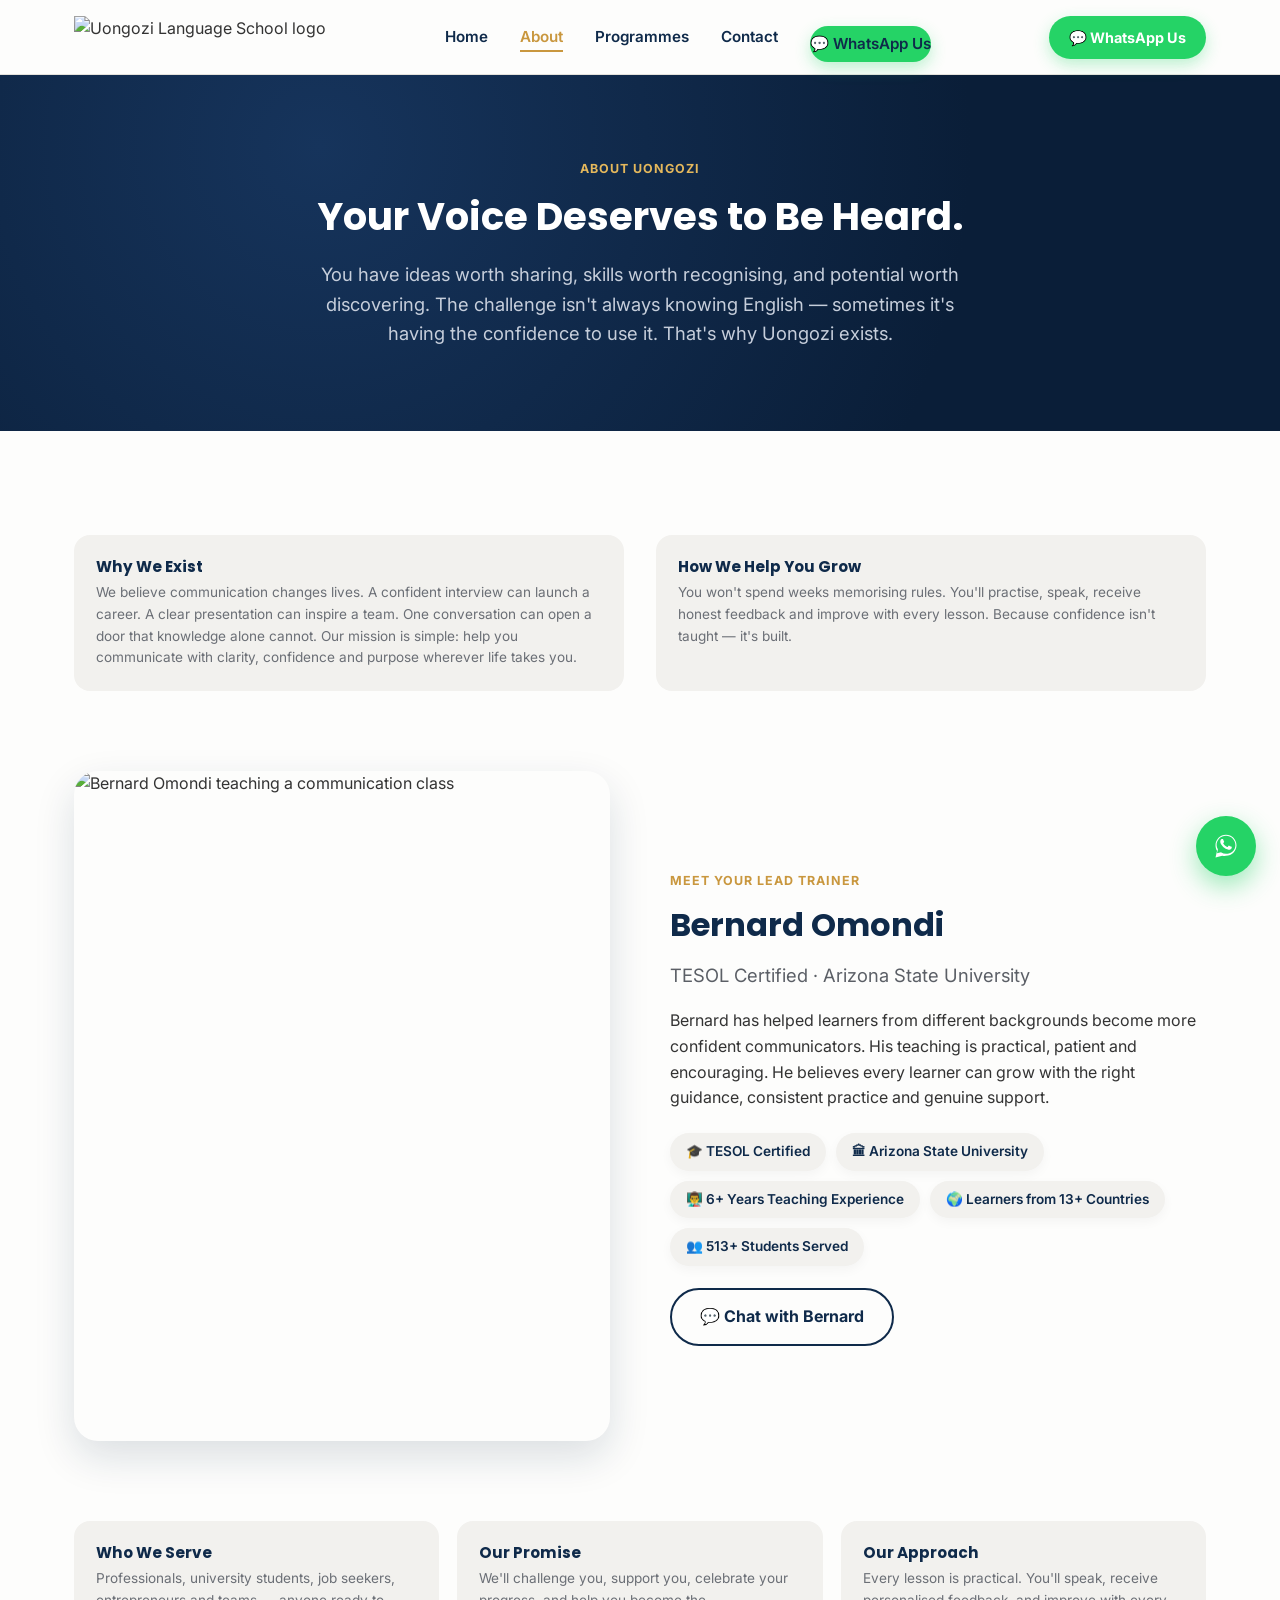
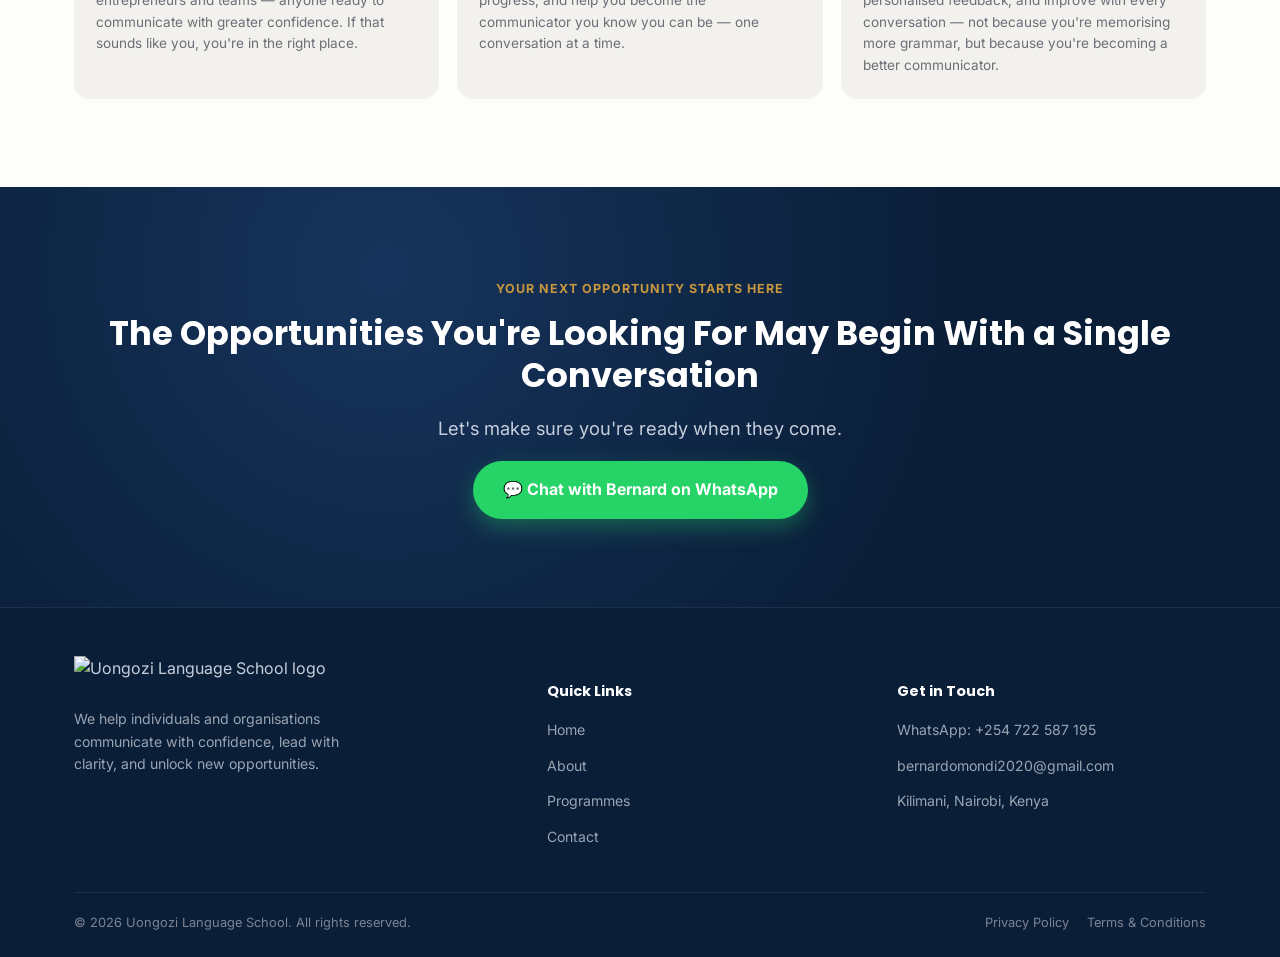
==== about.html @ 48e2d5d8 "Add files via upload" ====
<!DOCTYPE html>
<html lang="en">
<head>
<meta charset="UTF-8">
<meta name="viewport" content="width=device-width, initial-scale=1.0">
<title>About Us | Uongozi Language School</title>
<meta name="description" content="Meet Bernard Omondi, TESOL certified lead trainer at Uongozi Language School, and learn why we exist: to help people communicate with clarity, confidence and purpose.">
<link rel="icon" href="images/logo.png">
<link rel="preconnect" href="https://fonts.googleapis.com">
<link href="https://fonts.googleapis.com/css2?family=Poppins:wght@500;600;700;800&family=Inter:wght@400;500;600;700&display=swap" rel="stylesheet">
<link rel="stylesheet" href="style.css">
</head>
<body>

<header>
  <nav class="nav">
    <a href="index.html" class="brand">
      <img src="images/logo.png" alt="Uongozi Language School logo">
    </a>
    <ul class="nav-links" id="navLinks">
      <li><a href="index.html">Home</a></li>
      <li><a href="about.html" class="active">About</a></li>
      <li><a href="programmes.html">Programmes</a></li>
      <li><a href="contact.html">Contact</a></li>
      <li class="mobile-cta">
        <a href="https://wa.me/254722587195?text=Hi%20Bernard%2C%20I%27d%20like%20to%20know%20more%20about%20Uongozi" class="nav-cta" style="display:flex;margin-top:14px;">💬 WhatsApp Us</a>
      </li>
    </ul>
    <a href="https://wa.me/254722587195?text=Hi%20Bernard%2C%20I%27d%20like%20to%20know%20more%20about%20Uongozi" class="nav-cta">💬 WhatsApp Us</a>
    <button class="hamburger" id="hamburger" aria-label="Toggle menu">
      <span></span><span></span><span></span>
    </button>
  </nav>
</header>

<main>

  <section class="page-hero">
    <div class="wrap reveal">
      <span class="eyebrow">About Uongozi</span>
      <h1>Your Voice Deserves to Be Heard.</h1>
      <p class="lead">You have ideas worth sharing, skills worth recognising, and potential worth discovering. The challenge isn't always knowing English — sometimes it's having the confidence to use it. That's why Uongozi exists.</p>
    </div>
  </section>

  <section class="about-section">
    <div class="wrap">
      <div class="two-col reveal">
        <div class="value-card">
          <h4>Why We Exist</h4>
          <p>We believe communication changes lives. A confident interview can launch a career. A clear presentation can inspire a team. One conversation can open a door that knowledge alone cannot. Our mission is simple: help you communicate with clarity, confidence and purpose wherever life takes you.</p>
        </div>
        <div class="value-card">
          <h4>How We Help You Grow</h4>
          <p>You won't spend weeks memorising rules. You'll practise, speak, receive honest feedback and improve with every lesson. Because confidence isn't taught — it's built.</p>
        </div>
      </div>

      <div class="about-grid" style="margin-top:80px;">
        <div class="about-media reveal">
          <img src="images/bernard-teaching.jpg" alt="Bernard Omondi teaching a communication class" loading="lazy">
        </div>
        <div class="about-copy reveal">
          <span class="eyebrow">Meet Your Lead Trainer</span>
          <h2>Bernard Omondi</h2>
          <p class="lead" style="max-width:none;">TESOL Certified · Arizona State University</p>
          <p>Bernard has helped learners from different backgrounds become more confident communicators. His teaching is practical, patient and encouraging. He believes every learner can grow with the right guidance, consistent practice and genuine support.</p>
          <div class="credentials">
            <span class="badge">🎓 TESOL Certified</span>
            <span class="badge">🏛 Arizona State University</span>
            <span class="badge">👨‍🏫 6+ Years Teaching Experience</span>
            <span class="badge">🌍 Learners from 13+ Countries</span>
            <span class="badge">👥 513+ Students Served</span>
          </div>
          <a href="https://wa.me/254722587195?text=Hi%20Bernard%2C%20I%27d%20like%20to%20know%20more%20about%20you%20and%20Uongozi" class="btn btn-outline">💬 Chat with Bernard</a>
        </div>
      </div>

      <div class="values reveal" style="margin-top:80px;">
        <div class="value-card">
          <h4>Who We Serve</h4>
          <p>Professionals, university students, job seekers, entrepreneurs and teams — anyone ready to communicate with greater confidence. If that sounds like you, you're in the right place.</p>
        </div>
        <div class="value-card">
          <h4>Our Promise</h4>
          <p>We'll challenge you, support you, celebrate your progress, and help you become the communicator you know you can be — one conversation at a time.</p>
        </div>
        <div class="value-card">
          <h4>Our Approach</h4>
          <p>Every lesson is practical. You'll speak, receive personalised feedback, and improve with every conversation — not because you're memorising more grammar, but because you're becoming a better communicator.</p>
        </div>
      </div>
    </div>
  </section>

  <section class="cta-final">
    <div class="wrap reveal">
      <span class="eyebrow">Your Next Opportunity Starts Here</span>
      <h2>The Opportunities You're Looking For May Begin With a Single Conversation</h2>
      <p class="lead" style="margin-left:auto;margin-right:auto;">Let's make sure you're ready when they come.</p>
      <a href="https://wa.me/254722587195?text=Hi%20Bernard%2C%20I%27d%20like%20to%20start%20a%20conversation" class="btn btn-primary">💬 Chat with Bernard on WhatsApp</a>
    </div>
  </section>

</main>

<footer>
  <div class="wrap">
    <div class="footer-grid">
      <div class="footer-brand">
        <img src="images/logo.png" alt="Uongozi Language School logo">
        <p>We help individuals and organisations communicate with confidence, lead with clarity, and unlock new opportunities.</p>
      </div>
      <div>
        <h5>Quick Links</h5>
        <ul>
          <li><a href="index.html">Home</a></li>
          <li><a href="about.html">About</a></li>
          <li><a href="programmes.html">Programmes</a></li>
          <li><a href="contact.html">Contact</a></li>
        </ul>
      </div>
      <div>
        <h5>Get in Touch</h5>
        <ul>
          <li><a href="https://wa.me/254722587195">WhatsApp: +254 722 587 195</a></li>
          <li><a href="mailto:bernardomondi2020@gmail.com">bernardomondi2020@gmail.com</a></li>
          <li><a href="contact.html">Kilimani, Nairobi, Kenya</a></li>
        </ul>
      </div>
    </div>
    <div class="footer-bottom">
      <span>© <span id="year"></span> Uongozi Language School. All rights reserved.</span>
      <span class="footer-legal"><a href="contact.html#legal">Privacy Policy</a><a href="contact.html#legal">Terms &amp; Conditions</a></span>
    </div>
  </div>
</footer>

<a href="https://wa.me/254722587195?text=Hi%20Bernard%2C%20I%27d%20like%20to%20start%20a%20conversation" class="wa-float" aria-label="Chat on WhatsApp">
  <svg viewBox="0 0 32 32" fill="currentColor"><path d="M16.001 3C9.373 3 4 8.373 4 15c0 2.379.653 4.601 1.789 6.507L4 29l7.688-1.752A11.93 11.93 0 0 0 16.001 27C22.627 27 28 21.627 28 15S22.627 3 16.001 3zm0 21.75c-1.94 0-3.75-.51-5.32-1.398l-.382-.221-4.565 1.04 1.08-4.448-.25-.396A9.71 9.71 0 0 1 5.25 15c0-5.936 4.815-10.75 10.751-10.75S26.75 9.064 26.75 15 21.937 24.75 16.001 24.75zm5.925-8.09c-.323-.162-1.914-.945-2.211-1.053-.297-.108-.513-.162-.729.162-.216.323-.837 1.053-1.026 1.269-.189.216-.378.243-.701.081-.323-.162-1.363-.503-2.596-1.605-.96-.856-1.608-1.913-1.797-2.236-.189-.323-.02-.497.142-.658.146-.145.323-.378.485-.567.162-.189.216-.323.324-.539.108-.216.054-.405-.027-.567-.081-.162-.729-1.758-.999-2.407-.263-.632-.53-.546-.729-.556l-.62-.011c-.216 0-.567.081-.864.405-.297.323-1.134 1.108-1.134 2.704 0 1.596 1.161 3.137 1.323 3.353.162.216 2.286 3.492 5.539 4.897.774.334 1.377.534 1.848.683.776.247 1.483.212 2.042.129.623-.093 1.914-.783 2.184-1.539.27-.756.27-1.404.189-1.539-.081-.135-.297-.216-.62-.378z"/></svg>
</a>

<script src="script.js"></script>
</body>
</html>
---- style.css ----
:root{
  --navy:#0F2A4A;
  --navy-deep:#0A1E38;
  --gold:#C9973E;
  --gold-light:#E5B85C;
  --white:#FDFDFC;
  --grey:#F2F1EE;
  --grey-border:#E4E2DC;
  --charcoal:#333333;
  --whatsapp:#25D366;
  --whatsapp-dark:#1DA851;
  --radius:16px;
  --shadow:0 10px 30px rgba(15,42,74,0.08);
  --shadow-hover:0 16px 40px rgba(15,42,74,0.14);
  --maxw:1180px;
}
*{box-sizing:border-box;}
html{scroll-behavior:smooth;}
body{
  margin:0;
  font-family:'Inter',sans-serif;
  color:var(--charcoal);
  background:var(--white);
  line-height:1.6;
  -webkit-font-smoothing:antialiased;
}
h1,h2,h3,h4{
  font-family:'Poppins',sans-serif;
  color:var(--navy);
  margin:0 0 .5em;
  line-height:1.25;
}
p{margin:0 0 1em;}
a{color:inherit;text-decoration:none;}
img{max-width:100%;display:block;}
.wrap{max-width:var(--maxw);margin:0 auto;padding:0 24px;}
section{padding:88px 0;}
.eyebrow{
  display:inline-block;color:var(--gold);font-weight:700;letter-spacing:.08em;
  text-transform:uppercase;font-size:.78rem;margin-bottom:14px;
}
.center{text-align:center;}
.lead{font-size:1.15rem;color:#5b5f66;max-width:640px;}
.center .lead{margin-left:auto;margin-right:auto;}

/* NAV */
header{
  position:sticky;top:0;z-index:100;
  background:rgba(253,253,252,0.92);backdrop-filter:blur(8px);
  border-bottom:1px solid var(--grey-border);
}
.nav{display:flex;align-items:center;justify-content:space-between;padding:12px 24px;max-width:var(--maxw);margin:0 auto;}
.brand{display:flex;align-items:center;gap:10px;}
.brand img{height:42px;width:auto;}
.nav-links{display:flex;gap:32px;list-style:none;margin:0;padding:0;align-items:center;}
.nav-links a{font-weight:600;font-size:.95rem;color:var(--navy);position:relative;padding:6px 0;}
.nav-links a::after{content:'';position:absolute;left:0;bottom:0;width:0;height:2px;background:var(--gold);transition:width .25s ease;}
.nav-links a:hover::after,.nav-links a.active::after{width:100%;}
.nav-links a.active{color:var(--gold);}
.nav-cta{
  background:var(--whatsapp);color:#fff;padding:10px 20px;border-radius:999px;font-weight:700;font-size:.9rem;
  display:flex;align-items:center;gap:8px;box-shadow:0 6px 16px rgba(37,211,102,.3);
  transition:transform .2s ease, box-shadow .2s ease;
}
.nav-cta:hover{transform:translateY(-2px);box-shadow:0 10px 22px rgba(37,211,102,.4);}
.hamburger{display:none;flex-direction:column;gap:5px;background:none;border:none;cursor:pointer;padding:8px;}
.hamburger span{width:24px;height:2px;background:var(--navy);border-radius:2px;}

/* BUTTONS */
.btn{display:inline-flex;align-items:center;gap:10px;padding:16px 30px;border-radius:999px;font-weight:700;font-size:1rem;transition:transform .2s ease, box-shadow .2s ease;border:none;cursor:pointer;}
.btn-primary{background:var(--whatsapp);color:#fff;box-shadow:0 8px 22px rgba(37,211,102,.35);}
.btn-primary:hover{transform:translateY(-3px);box-shadow:0 14px 28px rgba(37,211,102,.45);background:var(--whatsapp-dark);}
.btn-outline{background:transparent;color:var(--navy);border:2px solid var(--navy);padding:14px 28px;}
.btn-outline:hover{background:var(--navy);color:#fff;}
.btn-light{background:#fff;color:var(--navy);}
.btn-light:hover{transform:translateY(-3px);box-shadow:0 14px 28px rgba(0,0,0,.2);}

/* HOME HERO */
.hero{padding:64px 0 88px;background:linear-gradient(180deg,#fff 0%,var(--grey) 100%);overflow:hidden;}
.hero .wrap{display:grid;grid-template-columns:1.1fr .9fr;gap:56px;align-items:center;}
.hero h1{font-size:2.7rem;font-weight:800;letter-spacing:-.01em;}
.hero .accent{color:var(--gold);}
.hero-badges{display:flex;flex-wrap:wrap;gap:12px;margin-top:32px;}
.badge{background:#fff;border:1px solid var(--grey-border);border-radius:999px;padding:8px 16px;font-size:.85rem;font-weight:600;color:var(--navy);display:flex;align-items:center;gap:6px;box-shadow:0 4px 12px rgba(0,0,0,.04);}
.hero-media{position:relative;}
.hero-media img{border-radius:24px;box-shadow:var(--shadow-hover);width:100%;aspect-ratio:4/5;object-fit:cover;}
.hero-media .float-card{position:absolute;bottom:-22px;left:-22px;background:#fff;border-radius:16px;padding:16px 20px;box-shadow:var(--shadow-hover);display:flex;align-items:center;gap:12px;max-width:230px;}
.hero-media .float-card .dot{width:10px;height:10px;border-radius:50%;background:var(--whatsapp);flex-shrink:0;}
.hero-media .float-card p{margin:0;font-size:.82rem;font-weight:600;color:var(--navy);line-height:1.4;}

/* SUBPAGE HERO (About / Programmes / Contact) */
.page-hero{background:radial-gradient(circle at 25% 20%,#16345c 0%, var(--navy-deep) 65%);color:#fff;padding:80px 0 64px;text-align:center;}
.page-hero .eyebrow{color:var(--gold-light);}
.page-hero h1{color:#fff;font-size:2.4rem;}
.page-hero p.lead{color:#c6cedb;margin-left:auto;margin-right:auto;}

/* SOCIAL PROOF STRIP */
section.stats-strip{background:var(--navy);padding:36px 0;}
.stats-grid{display:grid;grid-template-columns:repeat(4,1fr);gap:20px;}
.stat-item{text-align:center;}
.stat-num{display:block;font-family:'Poppins',sans-serif;font-weight:800;font-size:1.9rem;color:var(--gold-light);line-height:1.1;}
.stat-label{display:block;font-size:.8rem;color:#cfd8e6;margin-top:6px;letter-spacing:.03em;text-transform:uppercase;font-weight:600;}
@media (max-width:860px){
  .stats-grid{grid-template-columns:repeat(2,1fr);gap:24px;}
}

/* WHY CHOOSE grid */
.why-grid{display:grid;grid-template-columns:repeat(5,1fr);gap:20px;margin-top:48px;}
.why-card{background:#fff;border:1px solid var(--grey-border);border-radius:var(--radius);padding:28px 22px;text-align:center;transition:transform .25s ease, box-shadow .25s ease;}
.why-card:hover{transform:translateY(-6px);box-shadow:var(--shadow-hover);border-color:transparent;}
.why-card .icon{font-size:1.8rem;margin-bottom:12px;}
.why-card h3{font-size:1rem;margin-bottom:8px;}
.why-card p{font-size:.88rem;color:#6b6f76;margin:0;}
section.why{background:var(--white);}

/* PROGRAMMES */
section.programmes-section{background:var(--grey);}
.featured{background:var(--navy);color:#fff;border-radius:24px;padding:44px;display:grid;grid-template-columns:1fr 1fr;gap:40px;align-items:center;margin-bottom:40px;box-shadow:var(--shadow-hover);position:relative;overflow:hidden;}
.featured::before{content:'';position:absolute;top:-60px;right:-60px;width:220px;height:220px;border-radius:50%;background:radial-gradient(circle,rgba(201,151,62,.25),transparent 70%);}
.star-badge{display:inline-flex;align-items:center;gap:6px;background:var(--gold);color:var(--navy-deep);font-weight:700;font-size:.78rem;padding:6px 14px;border-radius:999px;margin-bottom:16px;}
.featured h3{color:#fff;font-size:1.7rem;}
.featured p{color:#cfd8e6;}
.featured ul{list-style:none;padding:0;margin:20px 0;}
.featured li{padding:6px 0;color:#e9edf3;font-size:.95rem;}
.featured li::before{content:'✔ ';color:var(--gold);font-weight:700;}
.prog-grid{display:grid;grid-template-columns:repeat(3,1fr);gap:24px;}
.prog-card{background:#fff;border-radius:var(--radius);padding:28px;box-shadow:var(--shadow);transition:transform .25s ease, box-shadow .25s ease;border:1px solid transparent;}
.prog-card:hover{transform:translateY(-6px);box-shadow:var(--shadow-hover);}
.prog-card h4{font-size:1.05rem;margin-bottom:8px;}
.prog-card p{font-size:.9rem;color:#6b6f76;margin-bottom:10px;}
.prog-card ul{margin:0;padding-left:18px;font-size:.85rem;color:#6b6f76;}
.prog-card ul li{margin-bottom:4px;}
.prog-card .tag{display:inline-block;font-size:.72rem;font-weight:700;color:var(--gold);text-transform:uppercase;letter-spacing:.05em;margin-bottom:10px;}
.prog-category{font-size:.95rem;font-weight:700;color:var(--navy);margin:36px 0 18px;text-transform:uppercase;letter-spacing:.04em;}
.prog-category:first-of-type{margin-top:0;}

/* ABOUT / TRAINER */
section.about-section{background:var(--white);}
.about-grid{display:grid;grid-template-columns:1fr 1fr;gap:60px;align-items:center;}
.about-copy h2{font-size:2rem;}
.about-media{position:relative;}
.about-media img{border-radius:24px;box-shadow:var(--shadow-hover);width:100%;aspect-ratio:4/5;object-fit:cover;}
.credentials{display:flex;flex-wrap:wrap;gap:10px;margin:22px 0;}
.credentials .badge{background:var(--grey);border:none;}
.values{display:grid;grid-template-columns:repeat(3,1fr);gap:18px;margin-top:40px;}
.value-card{background:var(--grey);border-radius:var(--radius);padding:22px;}
.value-card h4{font-size:.95rem;margin-bottom:6px;}
.value-card p{font-size:.85rem;color:#6b6f76;margin:0;}
.two-col{display:grid;grid-template-columns:1fr 1fr;gap:32px;margin-top:16px;}

/* TESTIMONIALS */
section.stories{background:var(--grey);}
.stories-grid{display:grid;grid-template-columns:1fr 1fr;gap:24px;}
.story-card{background:#fff;border-radius:var(--radius);padding:30px;box-shadow:var(--shadow);transition:transform .25s ease, box-shadow .25s ease;display:flex;flex-direction:column;}
.story-card:hover{transform:translateY(-6px);box-shadow:var(--shadow-hover);}
.stars{color:var(--gold);font-size:.95rem;margin-bottom:14px;letter-spacing:2px;}
.story-card h4{font-size:1.08rem;margin-bottom:12px;}
.story-card p.quote{font-size:.92rem;color:#565a61;flex-grow:1;}
.story-meta{margin-top:16px;font-size:.85rem;color:var(--navy);font-weight:700;}
.story-meta span{display:block;font-weight:400;color:#8a8e94;font-size:.8rem;margin-top:2px;}

/* FAQ */
section.faq{background:var(--white);}
.faq-wrap{max-width:900px;margin:0 auto;}
.faq-item{border-bottom:1px solid var(--grey-border);}
.faq-q{width:100%;text-align:left;background:none;border:none;padding:22px 4px;font-family:'Poppins',sans-serif;font-weight:600;font-size:1.02rem;color:var(--navy);display:flex;justify-content:space-between;align-items:center;cursor:pointer;gap:20px;}
.faq-q .plus{font-size:1.4rem;color:var(--gold);flex-shrink:0;transition:transform .25s ease;}
.faq-item.open .plus{transform:rotate(45deg);}
.faq-a{max-height:0;overflow:hidden;transition:max-height .3s ease;}
.faq-a p{padding:0 4px 22px;color:#5b5f66;font-size:.95rem;margin:0;}

/* CONTACT / CTA */
section.cta-final{background:var(--navy-deep);color:#fff;text-align:center;background:radial-gradient(circle at 30% 20%, #16345c 0%, var(--navy-deep) 60%);}
.cta-final h2{color:#fff;font-size:2.1rem;}
.cta-final p.lead{color:#c6cedb;}
.contact-cards{display:grid;grid-template-columns:repeat(3,1fr);gap:20px;margin:44px 0;}
.contact-card{background:rgba(255,255,255,.06);border:1px solid rgba(255,255,255,.12);border-radius:var(--radius);padding:26px;transition:transform .25s ease, background .25s ease;}
.contact-card:hover{transform:translateY(-6px);background:rgba(255,255,255,.1);}
.contact-card .icon{font-size:1.6rem;margin-bottom:10px;}
.contact-card h4{color:#fff;font-size:1rem;margin-bottom:6px;}
.contact-card p{color:#c6cedb;font-size:.9rem;margin:0;}
.final-line{font-size:1.3rem;font-weight:700;margin-top:36px;color:#fff;font-family:'Poppins',sans-serif;}
.cta-final-actions{display:flex;gap:16px;justify-content:center;flex-wrap:wrap;}
.btn-outline-light{color:#fff;border-color:rgba(255,255,255,.5);}
.btn-outline-light:hover{background:#fff;color:var(--navy);}
@media (max-width:480px){
  .cta-final-actions{flex-direction:column;align-items:center;}
}

/* CONTACT PAGE extras */
section.contact-info{background:var(--white);}
.info-grid{display:grid;grid-template-columns:repeat(3,1fr);gap:24px;}
.info-card{background:var(--grey);border-radius:var(--radius);padding:32px;text-align:center;transition:transform .25s ease, box-shadow .25s ease;}
.info-card:hover{transform:translateY(-6px);box-shadow:var(--shadow-hover);}
.info-card .icon{font-size:2rem;margin-bottom:14px;}
.info-card h4{margin-bottom:6px;}
.info-card p{color:#6b6f76;margin:0;font-size:.92rem;}
.legal{background:var(--grey);padding:56px 0;}
.legal-grid{display:grid;grid-template-columns:1fr 1fr;gap:40px;}
.legal h4{font-size:1rem;margin-bottom:8px;}
.legal p{font-size:.85rem;color:#6b6f76;}

/* FOOTER */
footer{background:var(--navy-deep);color:#c6cedb;padding:48px 0 24px;border-top:1px solid rgba(255,255,255,.08);}
.footer-grid{display:grid;grid-template-columns:1.4fr 1fr 1fr;gap:40px;margin-bottom:32px;}
.footer-brand img{height:38px;margin-bottom:14px;}
.footer-brand p{font-size:.88rem;color:#9aa4b3;max-width:280px;}
footer h5{color:#fff;font-family:'Poppins',sans-serif;font-size:.9rem;margin-bottom:14px;}
footer ul{list-style:none;padding:0;margin:0;}
footer li{margin-bottom:10px;}
footer a{font-size:.88rem;color:#9aa4b3;transition:color .2s ease;}
footer a:hover{color:var(--gold-light);}
.footer-bottom{border-top:1px solid rgba(255,255,255,.08);padding-top:20px;display:flex;justify-content:space-between;flex-wrap:wrap;gap:12px;font-size:.8rem;color:#7c8494;}
.footer-legal a{font-size:.8rem;color:#7c8494;margin-left:18px;}

/* WHATSAPP FLOAT */
.wa-float{position:fixed;bottom:24px;right:24px;z-index:200;background:var(--whatsapp);color:#fff;width:60px;height:60px;border-radius:50%;display:flex;align-items:center;justify-content:center;box-shadow:0 10px 26px rgba(37,211,102,.45);transition:transform .2s ease;}
.wa-float:hover{transform:scale(1.08);}
.wa-float svg{width:28px;height:28px;}

/* ANIMATIONS */
.reveal{opacity:0;transform:translateY(24px);transition:opacity .7s ease, transform .7s ease;}
.reveal.visible{opacity:1;transform:translateY(0);}
@media (prefers-reduced-motion: reduce){
  .reveal{opacity:1;transform:none;transition:none;}
  html{scroll-behavior:auto;}
}

/* RESPONSIVE */
@media (max-width:980px){
  .why-grid{grid-template-columns:repeat(3,1fr);}
  .prog-grid{grid-template-columns:repeat(2,1fr);}
  .contact-cards, .info-grid{grid-template-columns:1fr;}
  .footer-grid{grid-template-columns:1fr 1fr;}
  .two-col, .legal-grid{grid-template-columns:1fr;}
}
@media (max-width:860px){
  .nav-links{position:fixed;top:66px;left:0;right:0;background:#fff;flex-direction:column;padding:20px 24px;gap:0;border-bottom:1px solid var(--grey-border);transform:translateY(-130%);transition:transform .3s ease;box-shadow:0 12px 24px rgba(0,0,0,.06);}
  .nav-links.open{transform:translateY(0);}
  .nav-links li{width:100%;border-bottom:1px solid var(--grey-border);}
  .nav-links a{display:block;padding:14px 0;}
  .nav-cta{display:none;}
  .nav-links .mobile-cta{display:flex;}
  .hamburger{display:flex;}
  .hero .wrap{grid-template-columns:1fr;}
  .hero-media{order:-1;max-width:360px;margin:0 auto;}
  .hero h1{font-size:2.1rem;}
  .page-hero h1{font-size:1.9rem;}
  .why-grid{grid-template-columns:repeat(2,1fr);}
  .featured{grid-template-columns:1fr;padding:30px;}
  .prog-grid{grid-template-columns:1fr;}
  .about-grid{grid-template-columns:1fr;}
  .about-media{max-width:340px;margin:0 auto 20px;}
  .values{grid-template-columns:1fr;}
  .stories-grid{grid-template-columns:1fr;}
  .footer-grid{grid-template-columns:1fr;gap:28px;}
  section{padding:60px 0;}
}
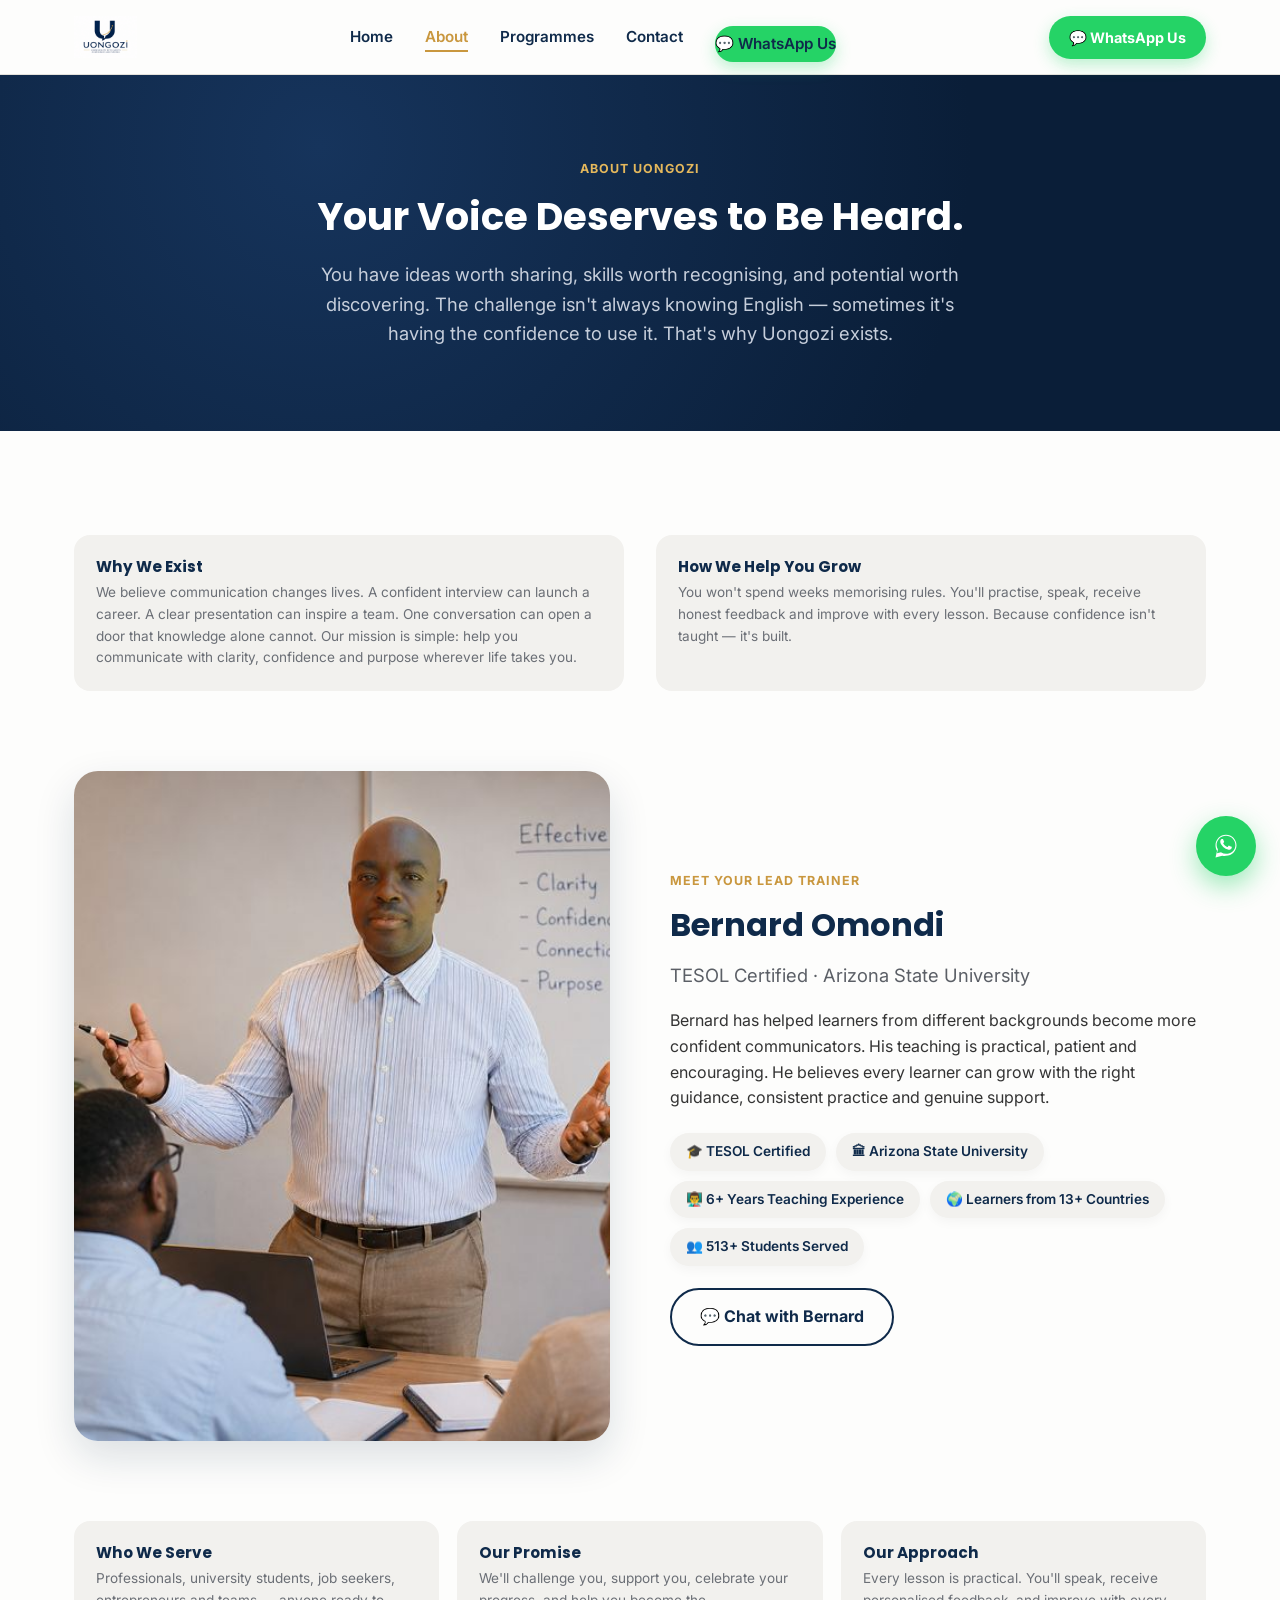
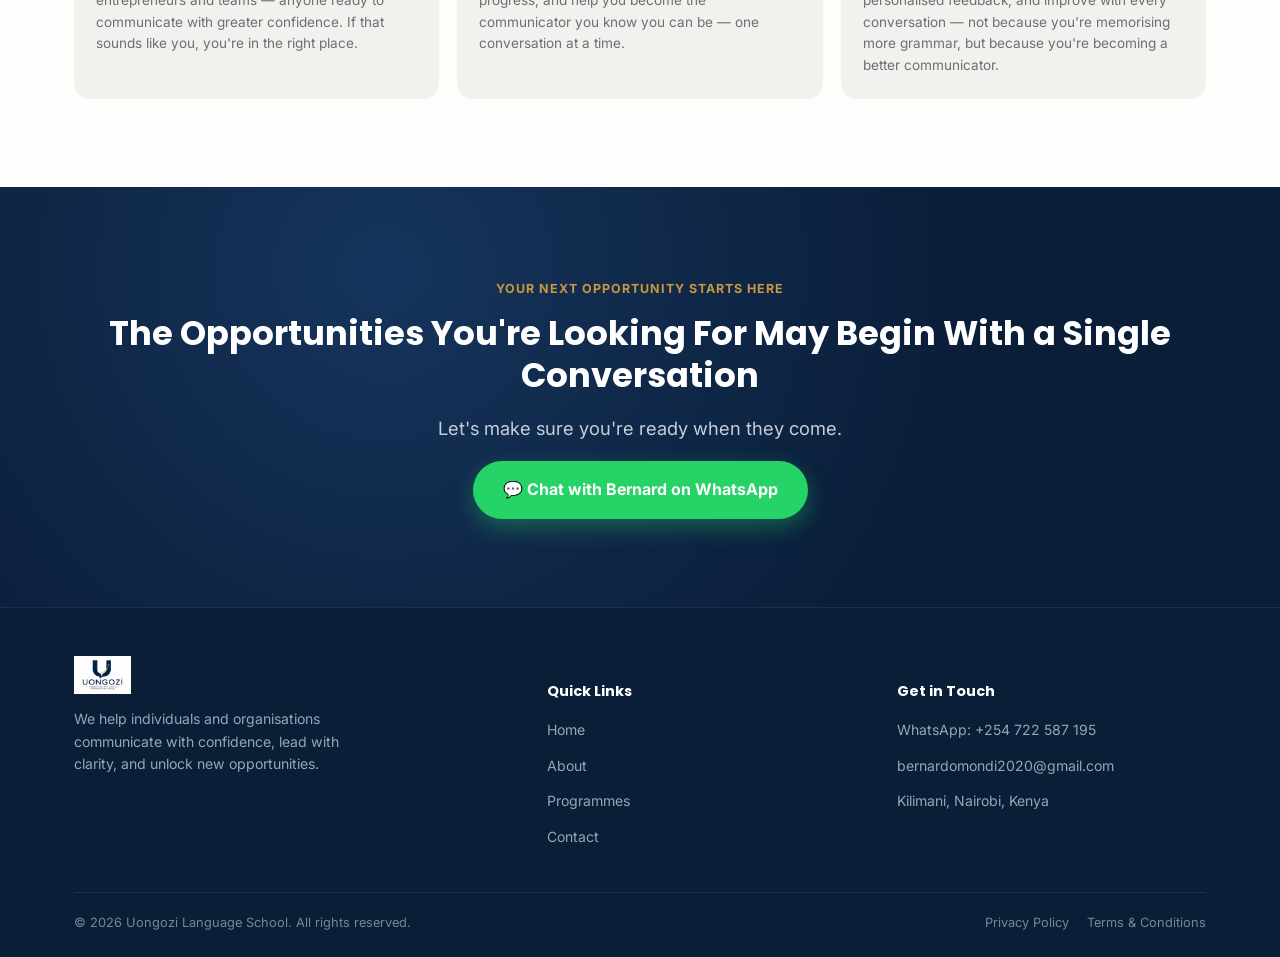
==== commit 3bb9e816: "Add files via upload" ====
--- a/about.html
+++ b/about.html
@@ -5,7 +5,7 @@
 <meta name="viewport" content="width=device-width, initial-scale=1.0">
 <title>About Us | Uongozi Language School</title>
 <meta name="description" content="Meet Bernard Omondi, TESOL certified lead trainer at Uongozi Language School, and learn why we exist: to help people communicate with clarity, confidence and purpose.">
-<link rel="icon" href="images/logo.png">
+<link rel="icon" href="[data-uri]">
 <link rel="preconnect" href="https://fonts.googleapis.com">
 <link href="https://fonts.googleapis.com/css2?family=Poppins:wght@500;600;700;800&family=Inter:wght@400;500;600;700&display=swap" rel="stylesheet">
 <link rel="stylesheet" href="style.css">
@@ -15,7 +15,7 @@
 <header>
   <nav class="nav">
     <a href="index.html" class="brand">
-      <img src="images/logo.png" alt="Uongozi Language School logo">
+      <img src="[data-uri]" alt="Uongozi Language School logo">
     </a>
     <ul class="nav-links" id="navLinks">
       <li><a href="index.html">Home</a></li>
@@ -58,7 +58,7 @@
 
       <div class="about-grid" style="margin-top:80px;">
         <div class="about-media reveal">
-          <img src="images/bernard-teaching.jpg" alt="Bernard Omondi teaching a communication class" loading="lazy">
+          <img src="[data-uri]" alt="Bernard Omondi teaching a communication class" loading="lazy">
         </div>
         <div class="about-copy reveal">
           <span class="eyebrow">Meet Your Lead Trainer</span>
@@ -108,7 +108,7 @@
   <div class="wrap">
     <div class="footer-grid">
       <div class="footer-brand">
-        <img src="images/logo.png" alt="Uongozi Language School logo">
+        <img src="[data-uri]